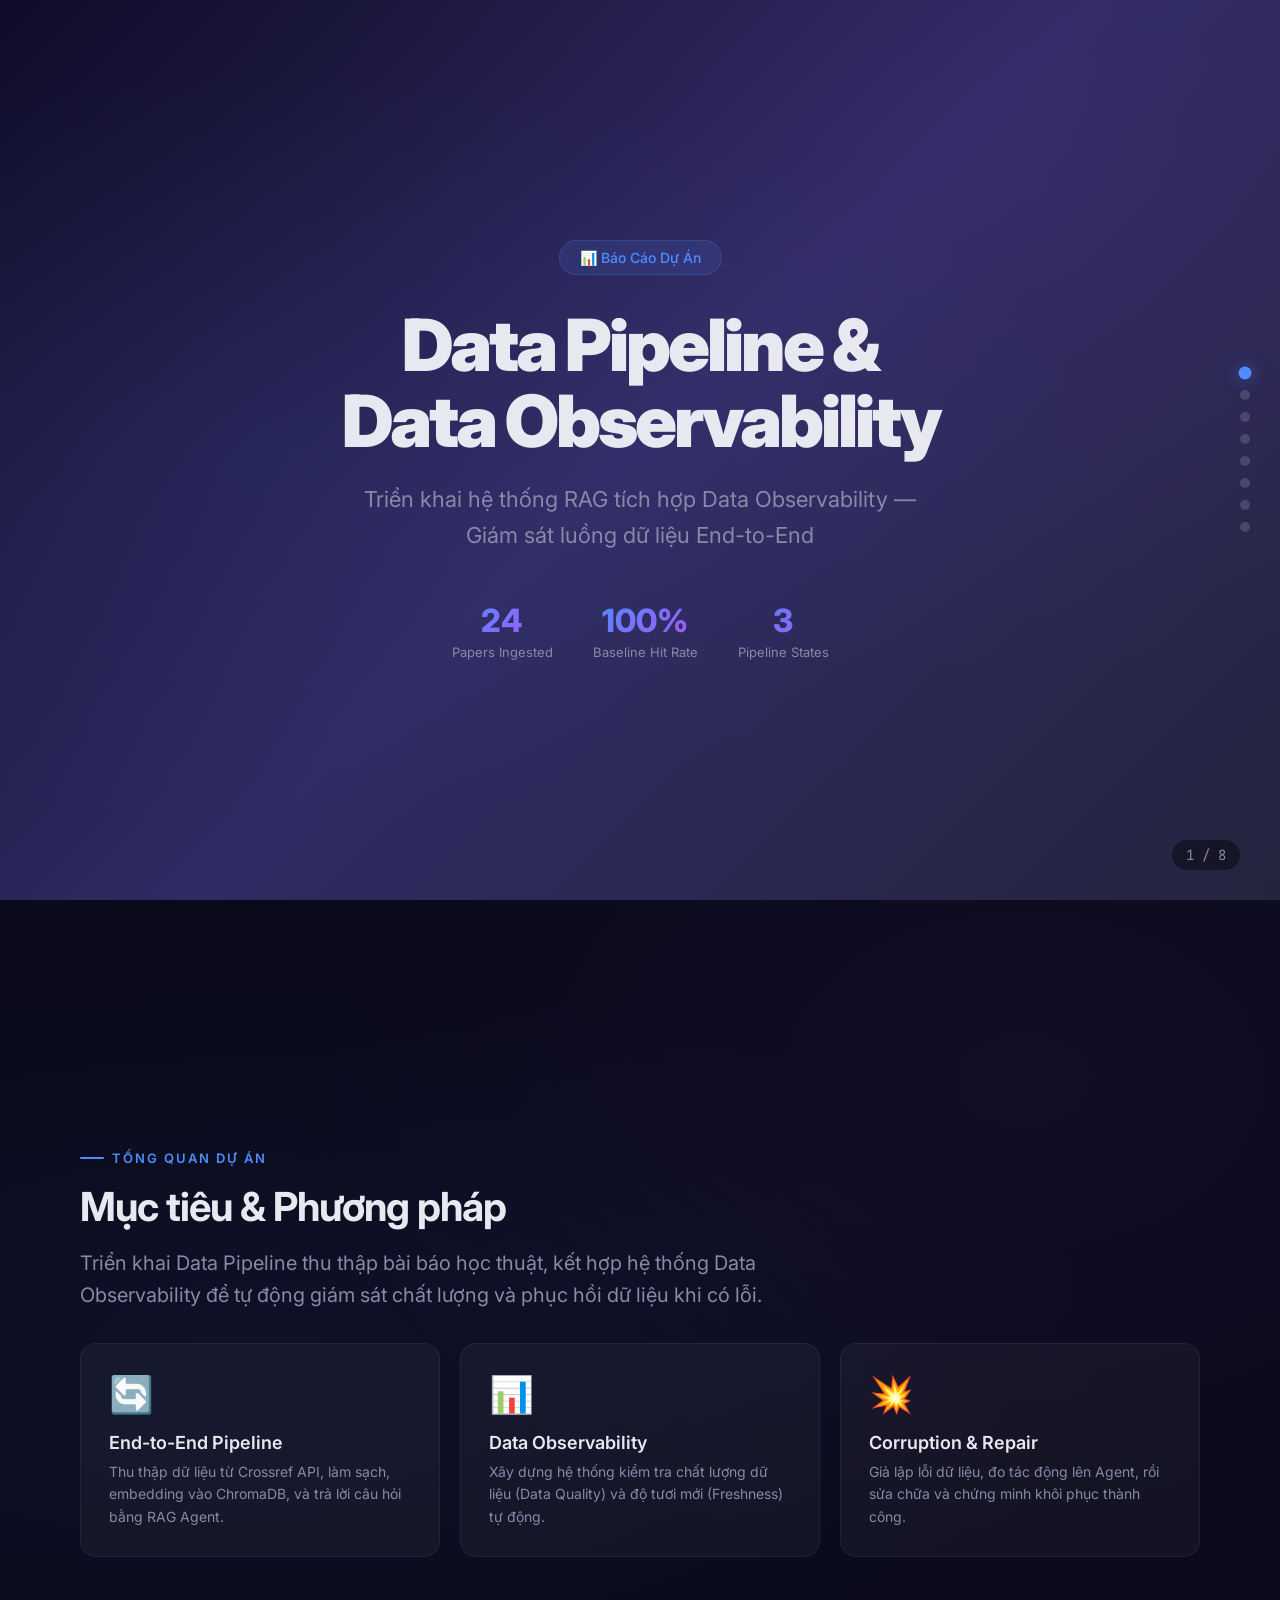
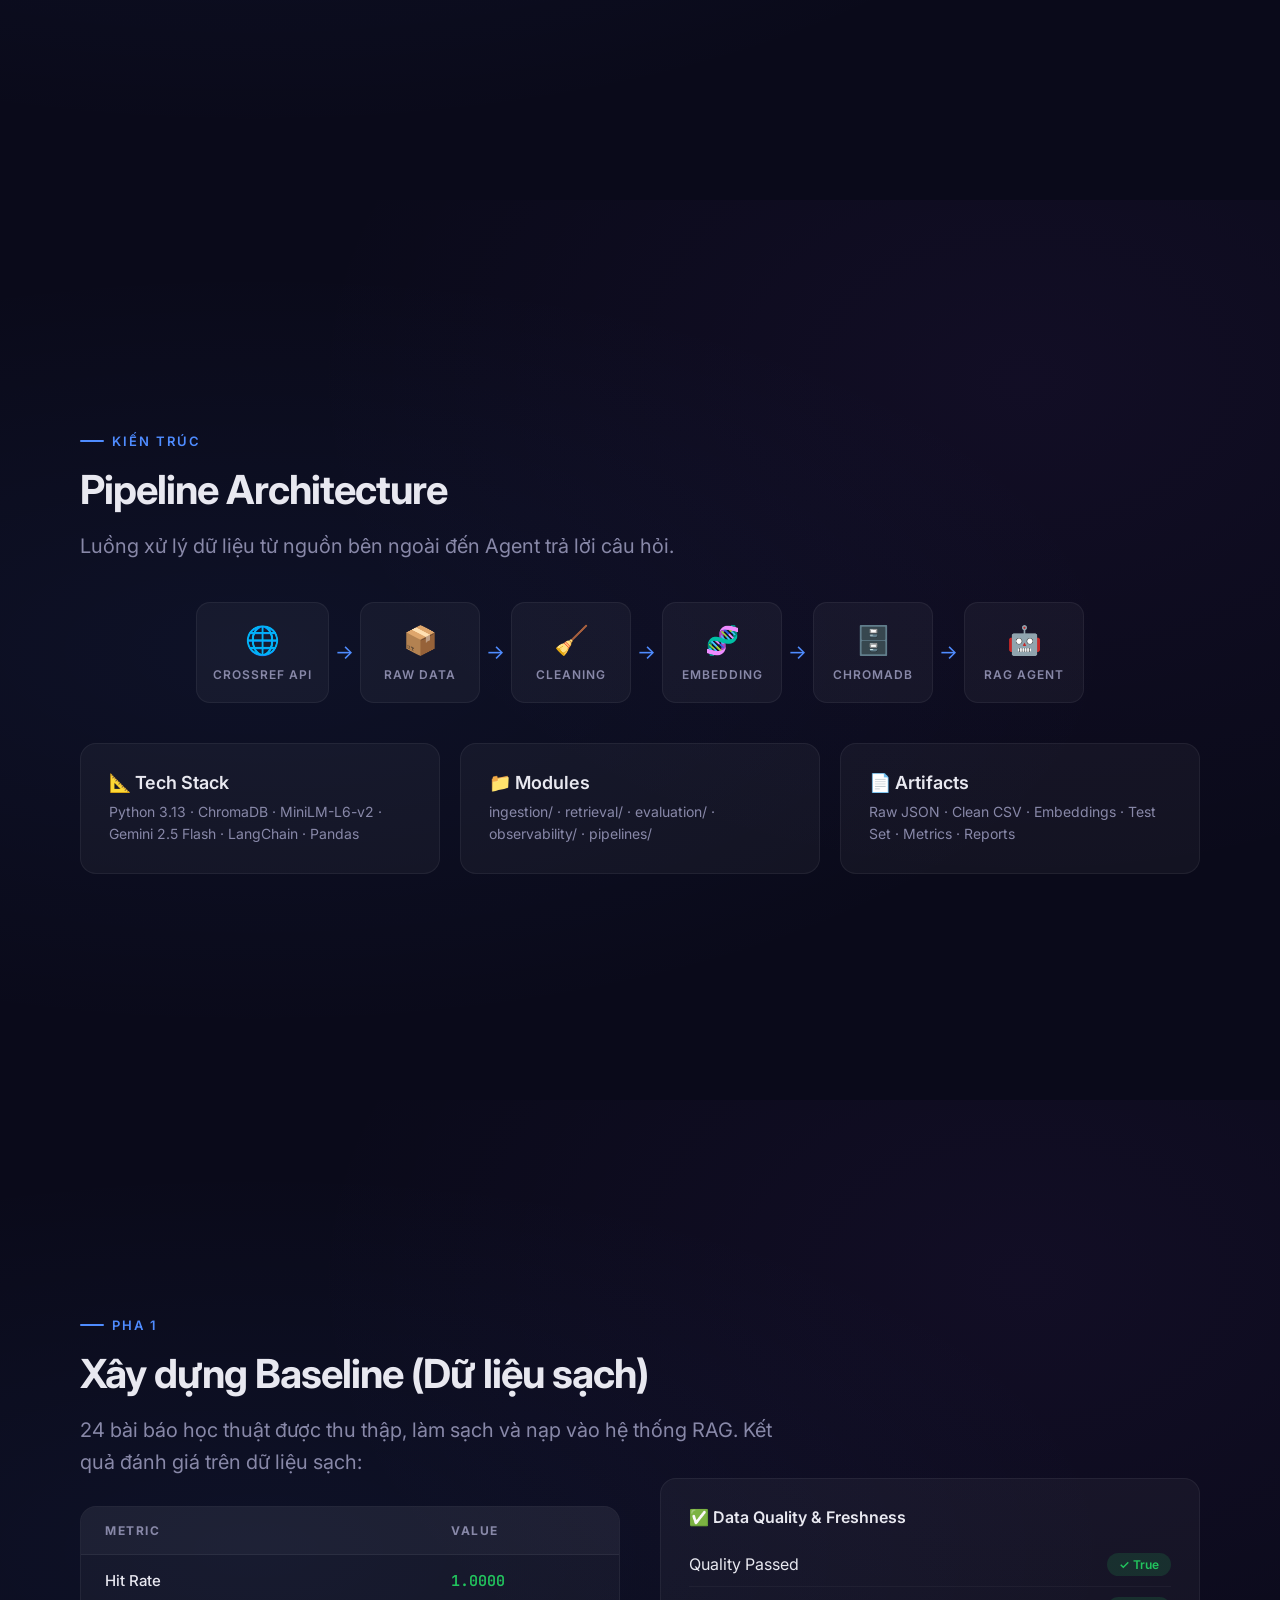
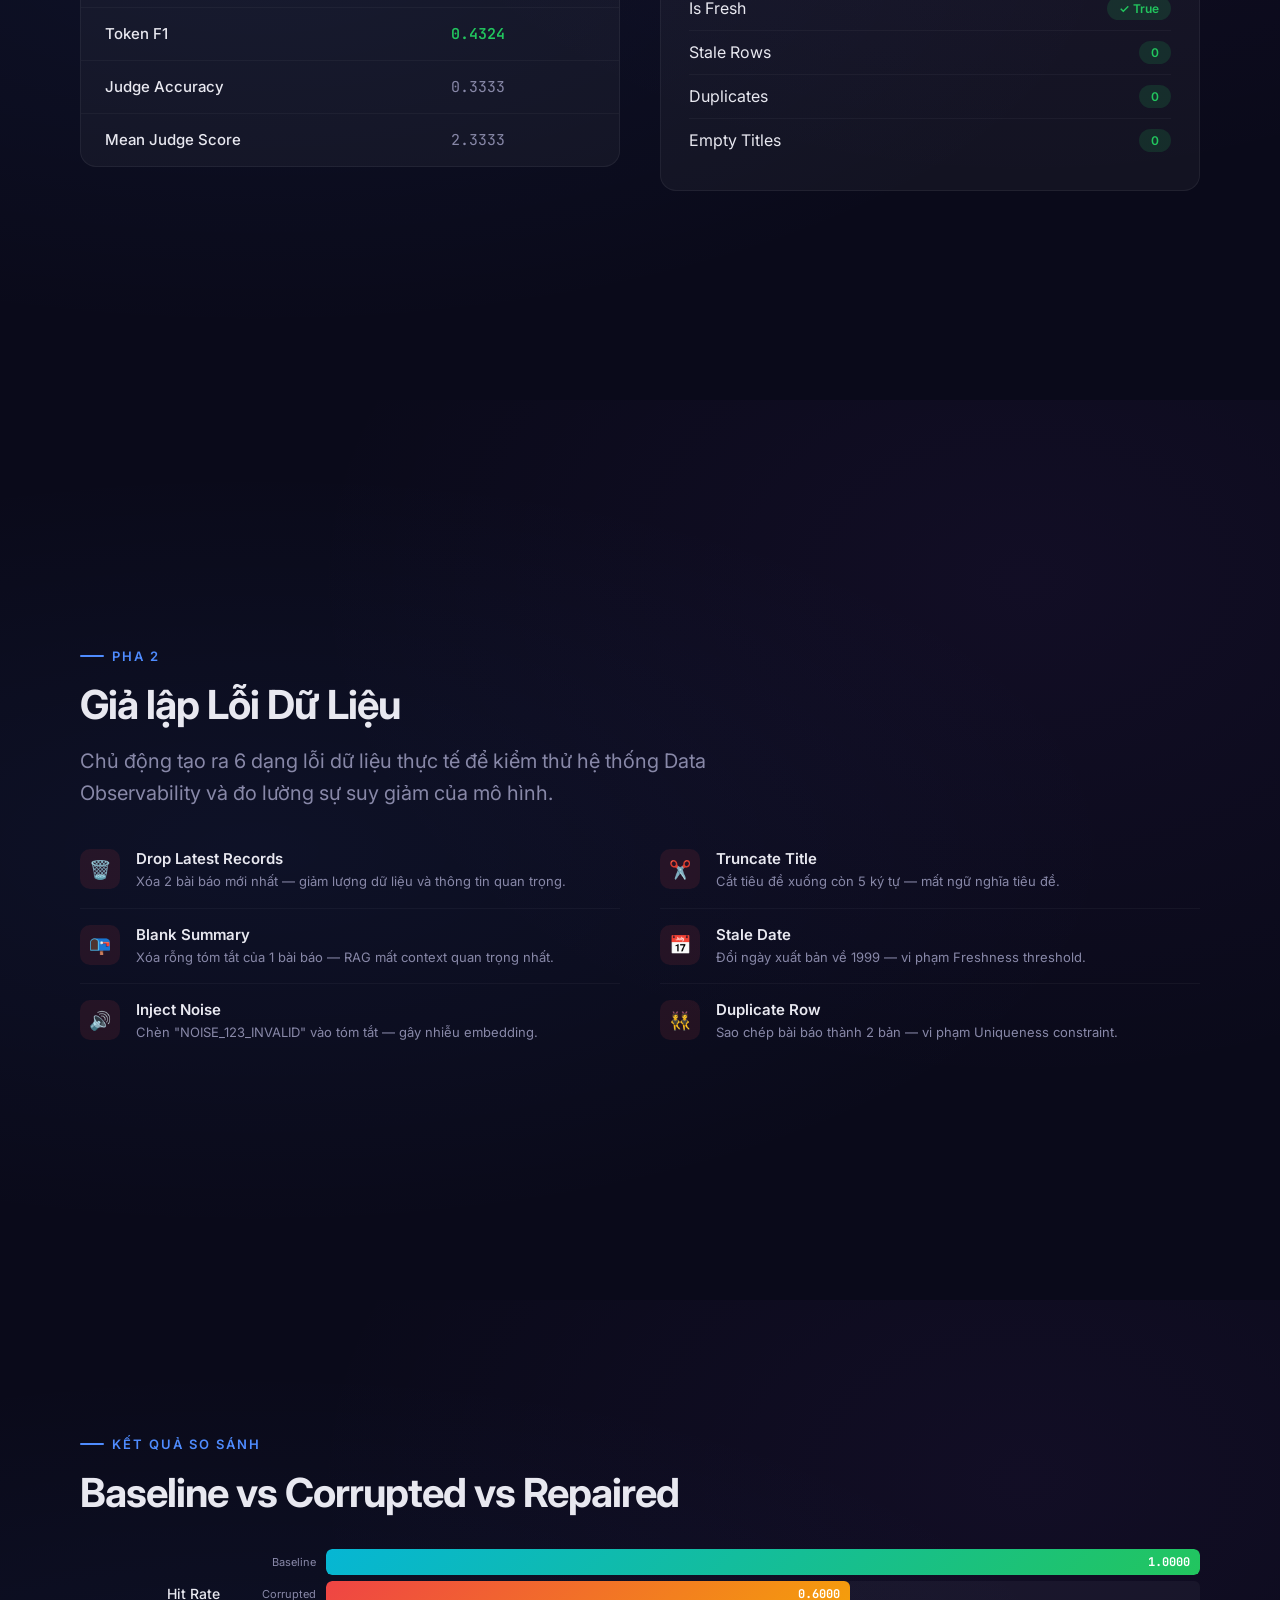
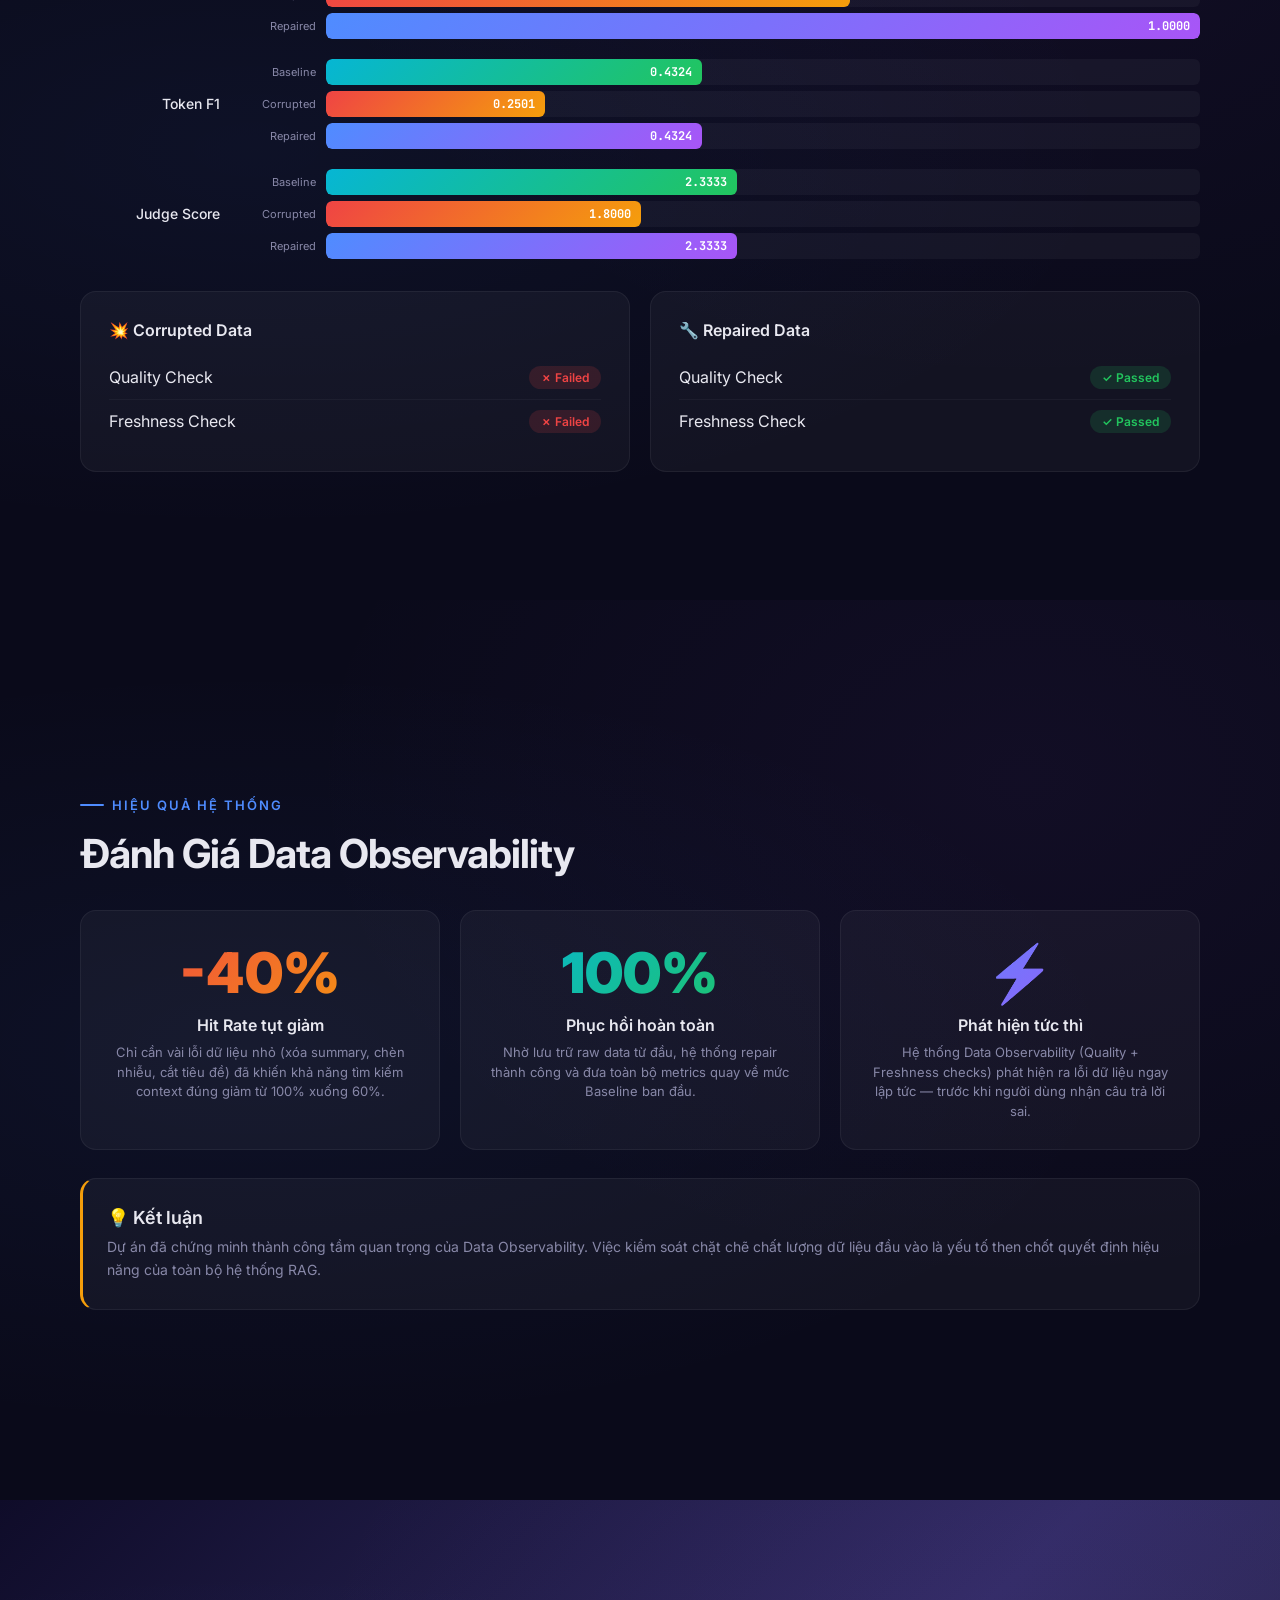
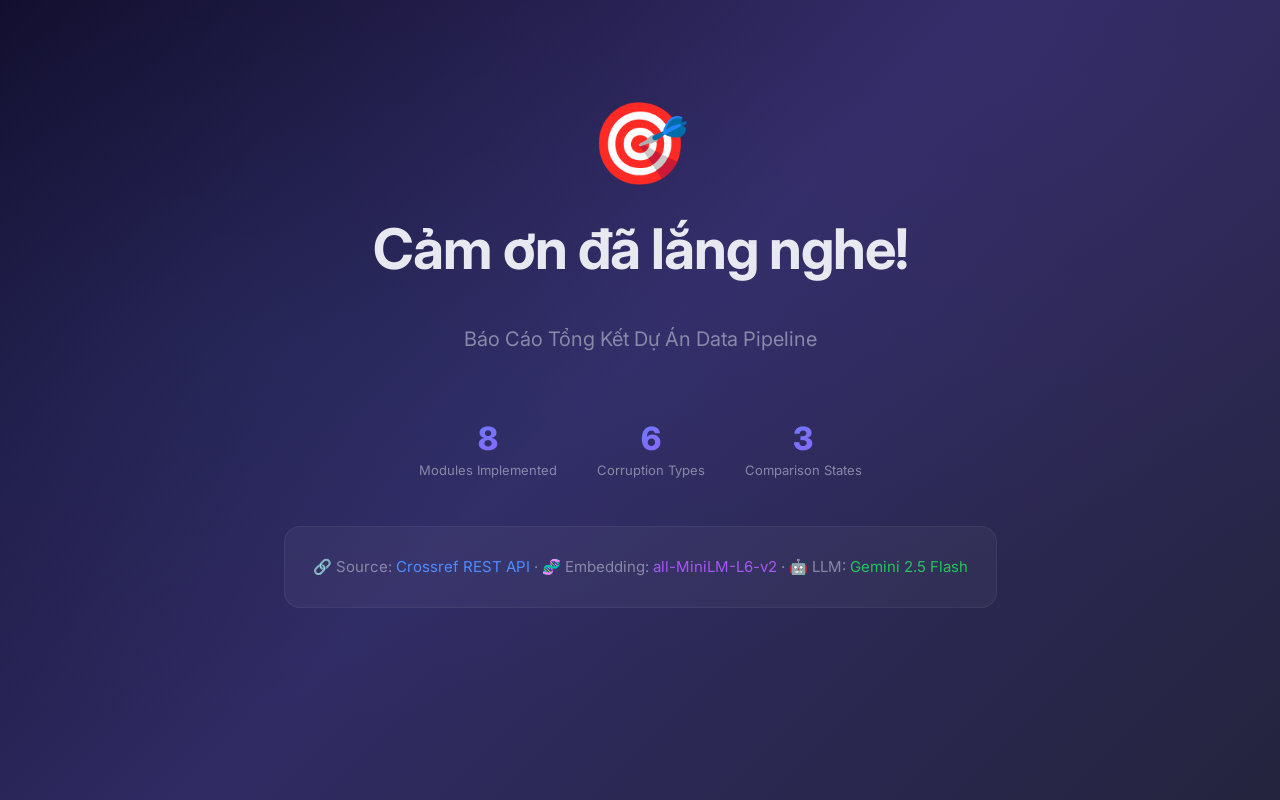
==== presentation.html @ 9ed33777 "2nd commit" ====
<!DOCTYPE html>
<html lang="vi">
<head>
    <meta charset="UTF-8">
    <meta name="viewport" content="width=device-width, initial-scale=1.0">
    <title>Day 10 - Data Pipeline & Data Observability</title>
    <link href="https://fonts.googleapis.com/css2?family=Inter:wght@300;400;500;600;700;800;900&family=JetBrains+Mono:wght@400;500;600&display=swap" rel="stylesheet">
    <style>
        :root {
            --bg-primary: #0a0a1a;
            --bg-card: rgba(255, 255, 255, 0.04);
            --bg-card-hover: rgba(255, 255, 255, 0.08);
            --text-primary: #e8e8f0;
            --text-secondary: #8888a8;
            --accent-blue: #4f8cff;
            --accent-purple: #a855f7;
            --accent-green: #22c55e;
            --accent-red: #ef4444;
            --accent-amber: #f59e0b;
            --accent-cyan: #06b6d4;
            --gradient-1: linear-gradient(135deg, #4f8cff 0%, #a855f7 100%);
            --gradient-2: linear-gradient(135deg, #06b6d4 0%, #22c55e 100%);
            --gradient-3: linear-gradient(135deg, #ef4444 0%, #f59e0b 100%);
            --gradient-hero: linear-gradient(135deg, #0f0c29, #302b63, #24243e);
        }

        * { margin: 0; padding: 0; box-sizing: border-box; }

        html { scroll-behavior: smooth; scroll-snap-type: y mandatory; overflow-y: scroll; }

        body {
            font-family: 'Inter', -apple-system, sans-serif;
            background: var(--bg-primary);
            color: var(--text-primary);
            -webkit-font-smoothing: antialiased;
        }

        /* ===== SLIDE SYSTEM ===== */
        .slide {
            min-height: 100vh;
            width: 100%;
            display: flex;
            flex-direction: column;
            justify-content: center;
            align-items: center;
            padding: 60px 80px;
            position: relative;
            scroll-snap-align: start;
            overflow: hidden;
        }

        .slide::before {
            content: '';
            position: absolute;
            top: 0; left: 0; right: 0; bottom: 0;
            background: radial-gradient(ellipse at 20% 50%, rgba(79, 140, 255, 0.06) 0%, transparent 60%),
                        radial-gradient(ellipse at 80% 20%, rgba(168, 85, 247, 0.05) 0%, transparent 50%);
            pointer-events: none;
        }

        .slide-content {
            max-width: 1200px;
            width: 100%;
            position: relative;
            z-index: 2;
        }

        /* ===== NAV ===== */
        .nav-dots {
            position: fixed;
            right: 30px;
            top: 50%;
            transform: translateY(-50%);
            z-index: 100;
            display: flex;
            flex-direction: column;
            gap: 12px;
        }

        .nav-dot {
            width: 10px; height: 10px;
            border-radius: 50%;
            background: rgba(255,255,255,0.15);
            cursor: pointer;
            transition: all 0.3s ease;
            border: none;
        }

        .nav-dot.active, .nav-dot:hover {
            background: var(--accent-blue);
            box-shadow: 0 0 12px rgba(79, 140, 255, 0.5);
            transform: scale(1.3);
        }

        /* ===== SLIDE COUNTER ===== */
        .slide-counter {
            position: fixed;
            bottom: 30px;
            right: 40px;
            z-index: 100;
            font-size: 14px;
            color: var(--text-secondary);
            font-family: 'JetBrains Mono', monospace;
            background: rgba(0,0,0,0.4);
            padding: 6px 14px;
            border-radius: 20px;
            backdrop-filter: blur(10px);
        }

        /* ===== TYPOGRAPHY ===== */
        .slide-title {
            font-size: 52px;
            font-weight: 800;
            line-height: 1.1;
            margin-bottom: 24px;
            letter-spacing: -1.5px;
        }

        .slide-title .gradient-text {
            background: var(--gradient-1);
            -webkit-background-clip: text;
            -webkit-text-fill-color: transparent;
            background-clip: text;
        }

        .slide-subtitle {
            font-size: 20px;
            color: var(--text-secondary);
            font-weight: 400;
            line-height: 1.6;
            max-width: 700px;
        }

        .section-label {
            display: inline-flex;
            align-items: center;
            gap: 8px;
            font-size: 13px;
            font-weight: 600;
            text-transform: uppercase;
            letter-spacing: 2px;
            color: var(--accent-blue);
            margin-bottom: 16px;
        }

        .section-label::before {
            content: '';
            width: 24px; height: 2px;
            background: var(--accent-blue);
            border-radius: 2px;
        }

        h2 {
            font-size: 40px;
            font-weight: 700;
            margin-bottom: 16px;
            letter-spacing: -1px;
        }

        h3 {
            font-size: 24px;
            font-weight: 600;
            margin-bottom: 12px;
        }

        /* ===== CARDS ===== */
        .card-grid {
            display: grid;
            grid-template-columns: repeat(auto-fit, minmax(280px, 1fr));
            gap: 20px;
            margin-top: 32px;
        }

        .card {
            background: var(--bg-card);
            border: 1px solid rgba(255,255,255,0.06);
            border-radius: 16px;
            padding: 28px;
            transition: all 0.35s ease;
            position: relative;
            overflow: hidden;
        }

        .card:hover {
            background: var(--bg-card-hover);
            border-color: rgba(79, 140, 255, 0.2);
            transform: translateY(-4px);
            box-shadow: 0 16px 48px rgba(0,0,0,0.3);
        }

        .card-icon {
            font-size: 36px;
            margin-bottom: 16px;
            display: block;
        }

        .card h3 { font-size: 18px; font-weight: 600; margin-bottom: 8px; }
        .card p { font-size: 14px; color: var(--text-secondary); line-height: 1.6; }

        /* ===== PIPELINE FLOW ===== */
        .pipeline-flow {
            display: flex;
            align-items: center;
            gap: 0;
            margin: 40px 0;
            flex-wrap: wrap;
            justify-content: center;
        }

        .pipeline-step {
            display: flex;
            flex-direction: column;
            align-items: center;
            text-align: center;
            gap: 10px;
            padding: 20px 16px;
            border-radius: 14px;
            background: var(--bg-card);
            border: 1px solid rgba(255,255,255,0.06);
            min-width: 120px;
            transition: all 0.3s ease;
        }

        .pipeline-step:hover {
            background: var(--bg-card-hover);
            transform: translateY(-4px);
        }

        .pipeline-step .step-icon { font-size: 28px; }
        .pipeline-step .step-label {
            font-size: 12px;
            font-weight: 600;
            text-transform: uppercase;
            letter-spacing: 1px;
            color: var(--text-secondary);
        }

        .pipeline-arrow {
            font-size: 20px;
            color: var(--accent-blue);
            padding: 0 6px;
            flex-shrink: 0;
        }

        /* ===== METRICS TABLE ===== */
        .metrics-table {
            width: 100%;
            border-collapse: separate;
            border-spacing: 0;
            margin-top: 28px;
            border-radius: 16px;
            overflow: hidden;
            background: var(--bg-card);
            border: 1px solid rgba(255,255,255,0.06);
        }

        .metrics-table th {
            padding: 16px 24px;
            text-align: left;
            font-size: 12px;
            font-weight: 700;
            text-transform: uppercase;
            letter-spacing: 1.5px;
            color: var(--text-secondary);
            background: rgba(255,255,255,0.03);
            border-bottom: 1px solid rgba(255,255,255,0.06);
        }

        .metrics-table td {
            padding: 16px 24px;
            font-size: 15px;
            border-bottom: 1px solid rgba(255,255,255,0.04);
            font-family: 'JetBrains Mono', monospace;
        }

        .metrics-table tr:last-child td { border-bottom: none; }

        .metrics-table .metric-name {
            font-family: 'Inter', sans-serif;
            font-weight: 500;
            color: var(--text-primary);
        }

        .val-good { color: var(--accent-green); font-weight: 600; }
        .val-bad { color: var(--accent-red); font-weight: 600; }
        .val-neutral { color: var(--text-secondary); }

        /* ===== BAR CHART ===== */
        .chart-container {
            margin-top: 32px;
        }

        .chart-row {
            display: flex;
            align-items: center;
            gap: 16px;
            margin-bottom: 20px;
        }

        .chart-label {
            width: 140px;
            font-size: 14px;
            font-weight: 500;
            text-align: right;
            flex-shrink: 0;
        }

        .chart-bars {
            flex: 1;
            display: flex;
            flex-direction: column;
            gap: 6px;
        }

        .bar-group {
            display: flex;
            align-items: center;
            gap: 10px;
        }

        .bar-tag {
            width: 80px;
            font-size: 11px;
            color: var(--text-secondary);
            text-align: right;
            flex-shrink: 0;
        }

        .bar-track {
            flex: 1;
            height: 26px;
            background: rgba(255,255,255,0.04);
            border-radius: 6px;
            overflow: hidden;
            position: relative;
        }

        .bar-fill {
            height: 100%;
            border-radius: 6px;
            transition: width 1.5s cubic-bezier(0.22, 1, 0.36, 1);
            display: flex;
            align-items: center;
            justify-content: flex-end;
            padding-right: 10px;
            font-size: 12px;
            font-weight: 700;
            font-family: 'JetBrains Mono', monospace;
            color: white;
            min-width: 50px;
        }

        .bar-baseline { background: var(--gradient-2); }
        .bar-corrupted { background: var(--gradient-3); }
        .bar-repaired { background: var(--gradient-1); }

        /* ===== STATUS BADGES ===== */
        .status-grid {
            display: grid;
            grid-template-columns: 1fr 1fr;
            gap: 20px;
            margin-top: 32px;
        }

        .status-card {
            background: var(--bg-card);
            border: 1px solid rgba(255,255,255,0.06);
            border-radius: 16px;
            padding: 28px;
        }

        .status-card h4 {
            font-size: 16px;
            font-weight: 600;
            margin-bottom: 16px;
        }

        .status-item {
            display: flex;
            align-items: center;
            justify-content: space-between;
            padding: 10px 0;
            border-bottom: 1px solid rgba(255,255,255,0.04);
        }

        .status-item:last-child { border-bottom: none; }

        .badge {
            display: inline-flex;
            align-items: center;
            gap: 6px;
            padding: 4px 12px;
            border-radius: 20px;
            font-size: 12px;
            font-weight: 600;
        }

        .badge-pass { background: rgba(34,197,94,0.15); color: var(--accent-green); }
        .badge-fail { background: rgba(239,68,68,0.15); color: var(--accent-red); }

        /* ===== CORRUPTION LIST ===== */
        .corruption-list {
            list-style: none;
            margin-top: 24px;
        }

        .corruption-list li {
            display: flex;
            align-items: flex-start;
            gap: 16px;
            padding: 16px 0;
            border-bottom: 1px solid rgba(255,255,255,0.04);
        }

        .corruption-list li:last-child { border-bottom: none; }

        .corruption-icon {
            width: 40px; height: 40px;
            border-radius: 10px;
            display: flex;
            align-items: center;
            justify-content: center;
            font-size: 18px;
            flex-shrink: 0;
            background: rgba(239, 68, 68, 0.1);
        }

        .corruption-text h4 { font-size: 15px; font-weight: 600; margin-bottom: 4px; }
        .corruption-text p { font-size: 13px; color: var(--text-secondary); line-height: 1.5; }

        /* ===== HERO SPECIAL ===== */
        .hero-slide {
            background: var(--gradient-hero);
            text-align: center;
        }

        .hero-slide .slide-content {
            display: flex;
            flex-direction: column;
            align-items: center;
        }

        .hero-badge {
            display: inline-flex;
            align-items: center;
            gap: 8px;
            padding: 8px 20px;
            border-radius: 30px;
            background: rgba(79, 140, 255, 0.12);
            border: 1px solid rgba(79, 140, 255, 0.2);
            font-size: 14px;
            font-weight: 500;
            color: var(--accent-blue);
            margin-bottom: 32px;
        }

        .hero-title {
            font-size: 72px;
            font-weight: 900;
            line-height: 1.05;
            letter-spacing: -3px;
            margin-bottom: 24px;
        }

        .hero-sub {
            font-size: 22px;
            color: var(--text-secondary);
            max-width: 600px;
            line-height: 1.6;
            margin-bottom: 48px;
        }

        .hero-info {
            display: flex;
            gap: 40px;
            flex-wrap: wrap;
            justify-content: center;
        }

        .hero-info-item {
            text-align: center;
        }

        .hero-info-item .info-value {
            font-size: 32px;
            font-weight: 800;
            background: var(--gradient-1);
            -webkit-background-clip: text;
            -webkit-text-fill-color: transparent;
            background-clip: text;
        }

        .hero-info-item .info-label {
            font-size: 13px;
            color: var(--text-secondary);
            margin-top: 4px;
        }

        /* ===== CONCLUSION ===== */
        .insight-cards {
            display: grid;
            grid-template-columns: repeat(3, 1fr);
            gap: 20px;
            margin-top: 32px;
        }

        .insight-card {
            background: var(--bg-card);
            border: 1px solid rgba(255,255,255,0.06);
            border-radius: 16px;
            padding: 28px;
            text-align: center;
            transition: all 0.3s ease;
        }

        .insight-card:hover {
            transform: translateY(-4px);
            box-shadow: 0 16px 40px rgba(0,0,0,0.3);
        }

        .insight-number {
            font-size: 56px;
            font-weight: 900;
            margin-bottom: 8px;
        }

        .insight-card h4 { font-size: 16px; font-weight: 600; margin-bottom: 8px; }
        .insight-card p { font-size: 13px; color: var(--text-secondary); line-height: 1.5; }

        /* ===== TWO COLUMNS ===== */
        .two-col {
            display: grid;
            grid-template-columns: 1fr 1fr;
            gap: 40px;
            align-items: start;
        }

        /* ===== THANK YOU ===== */
        .thankyou-slide {
            text-align: center;
            background: var(--gradient-hero);
        }

        .thankyou-slide .slide-content {
            display: flex;
            flex-direction: column;
            align-items: center;
        }

        .thankyou-emoji { font-size: 80px; margin-bottom: 24px; }

        /* ===== ANIMATIONS ===== */
        .fade-up {
            opacity: 0;
            transform: translateY(30px);
            transition: opacity 0.7s ease, transform 0.7s ease;
        }

        .fade-up.visible {
            opacity: 1;
            transform: translateY(0);
        }

        .delay-1 { transition-delay: 0.1s; }
        .delay-2 { transition-delay: 0.2s; }
        .delay-3 { transition-delay: 0.3s; }
        .delay-4 { transition-delay: 0.4s; }
        .delay-5 { transition-delay: 0.5s; }
        .delay-6 { transition-delay: 0.6s; }

        /* ===== RESPONSIVE ===== */
        @media (max-width: 900px) {
            .slide { padding: 40px 24px; }
            .hero-title { font-size: 44px; letter-spacing: -2px; }
            .slide-title { font-size: 36px; }
            h2 { font-size: 30px; }
            .two-col { grid-template-columns: 1fr; }
            .insight-cards { grid-template-columns: 1fr; }
            .status-grid { grid-template-columns: 1fr; }
            .nav-dots { display: none; }
            .pipeline-flow { flex-direction: column; }
            .pipeline-arrow { transform: rotate(90deg); }
        }
    </style>
</head>
<body>

<!-- NAV DOTS -->
<div class="nav-dots" id="navDots"></div>
<div class="slide-counter" id="slideCounter">1 / 8</div>

<!-- ====== SLIDE 1: HERO ====== -->
<section class="slide hero-slide" id="slide-1">
    <div class="slide-content">
        <div class="hero-badge fade-up">📊 Báo Cáo Dự Án</div>
        <h1 class="hero-title fade-up delay-1">
            Data Pipeline &<br>
            <span class="gradient-text">Data Observability</span>
        </h1>
        <p class="hero-sub fade-up delay-2">
            Triển khai hệ thống RAG tích hợp Data Observability — Giám sát luồng dữ liệu End-to-End
        </p>
        <div class="hero-info fade-up delay-3">
            <div class="hero-info-item">
                <div class="info-value">24</div>
                <div class="info-label">Papers Ingested</div>
            </div>
            <div class="hero-info-item">
                <div class="info-value">100%</div>
                <div class="info-label">Baseline Hit Rate</div>
            </div>
            <div class="hero-info-item">
                <div class="info-value">3</div>
                <div class="info-label">Pipeline States</div>
            </div>
        </div>
    </div>
</section>

<!-- ====== SLIDE 2: OBJECTIVES ====== -->
<section class="slide" id="slide-2">
    <div class="slide-content">
        <div class="section-label fade-up">Tổng quan dự án</div>
        <h2 class="fade-up delay-1">Mục tiêu & Phương pháp</h2>
        <p class="slide-subtitle fade-up delay-2">Triển khai Data Pipeline thu thập bài báo học thuật, kết hợp hệ thống Data Observability để tự động giám sát chất lượng và phục hồi dữ liệu khi có lỗi.</p>
        <div class="card-grid">
            <div class="card fade-up delay-2">
                <span class="card-icon">🔄</span>
                <h3>End-to-End Pipeline</h3>
                <p>Thu thập dữ liệu từ Crossref API, làm sạch, embedding vào ChromaDB, và trả lời câu hỏi bằng RAG Agent.</p>
            </div>
            <div class="card fade-up delay-3">
                <span class="card-icon">📊</span>
                <h3>Data Observability</h3>
                <p>Xây dựng hệ thống kiểm tra chất lượng dữ liệu (Data Quality) và độ tươi mới (Freshness) tự động.</p>
            </div>
            <div class="card fade-up delay-4">
                <span class="card-icon">💥</span>
                <h3>Corruption & Repair</h3>
                <p>Giả lập lỗi dữ liệu, đo tác động lên Agent, rồi sửa chữa và chứng minh khôi phục thành công.</p>
            </div>
        </div>
    </div>
</section>

<!-- ====== SLIDE 3: ARCHITECTURE ====== -->
<section class="slide" id="slide-3">
    <div class="slide-content">
        <div class="section-label fade-up">Kiến trúc</div>
        <h2 class="fade-up delay-1">Pipeline Architecture</h2>
        <p class="slide-subtitle fade-up delay-2">Luồng xử lý dữ liệu từ nguồn bên ngoài đến Agent trả lời câu hỏi.</p>
        <div class="pipeline-flow fade-up delay-3">
            <div class="pipeline-step">
                <span class="step-icon">🌐</span>
                <span class="step-label">Crossref API</span>
            </div>
            <span class="pipeline-arrow">→</span>
            <div class="pipeline-step">
                <span class="step-icon">📦</span>
                <span class="step-label">Raw Data</span>
            </div>
            <span class="pipeline-arrow">→</span>
            <div class="pipeline-step">
                <span class="step-icon">🧹</span>
                <span class="step-label">Cleaning</span>
            </div>
            <span class="pipeline-arrow">→</span>
            <div class="pipeline-step">
                <span class="step-icon">🧬</span>
                <span class="step-label">Embedding</span>
            </div>
            <span class="pipeline-arrow">→</span>
            <div class="pipeline-step">
                <span class="step-icon">🗄️</span>
                <span class="step-label">ChromaDB</span>
            </div>
            <span class="pipeline-arrow">→</span>
            <div class="pipeline-step">
                <span class="step-icon">🤖</span>
                <span class="step-label">RAG Agent</span>
            </div>
        </div>
        <div class="card-grid fade-up delay-4">
            <div class="card">
                <h3>📐 Tech Stack</h3>
                <p>Python 3.13 · ChromaDB · MiniLM-L6-v2 · Gemini 2.5 Flash · LangChain · Pandas</p>
            </div>
            <div class="card">
                <h3>📁 Modules</h3>
                <p>ingestion/ · retrieval/ · evaluation/ · observability/ · pipelines/</p>
            </div>
            <div class="card">
                <h3>📄 Artifacts</h3>
                <p>Raw JSON · Clean CSV · Embeddings · Test Set · Metrics · Reports</p>
            </div>
        </div>
    </div>
</section>

<!-- ====== SLIDE 4: BASELINE RESULTS ====== -->
<section class="slide" id="slide-4">
    <div class="slide-content">
        <div class="section-label fade-up">Pha 1</div>
        <h2 class="fade-up delay-1">Xây dựng Baseline (Dữ liệu sạch)</h2>
        <p class="slide-subtitle fade-up delay-2">24 bài báo học thuật được thu thập, làm sạch và nạp vào hệ thống RAG. Kết quả đánh giá trên dữ liệu sạch:</p>
        <div class="two-col fade-up delay-3">
            <div>
                <table class="metrics-table">
                    <thead>
                        <tr><th>Metric</th><th>Value</th></tr>
                    </thead>
                    <tbody>
                        <tr><td class="metric-name">Hit Rate</td><td class="val-good">1.0000</td></tr>
                        <tr><td class="metric-name">Token F1</td><td class="val-good">0.4324</td></tr>
                        <tr><td class="metric-name">Judge Accuracy</td><td class="val-neutral">0.3333</td></tr>
                        <tr><td class="metric-name">Mean Judge Score</td><td class="val-neutral">2.3333</td></tr>
                    </tbody>
                </table>
            </div>
            <div>
                <div class="status-card">
                    <h4>✅ Data Quality & Freshness</h4>
                    <div class="status-item">
                        <span>Quality Passed</span>
                        <span class="badge badge-pass">✓ True</span>
                    </div>
                    <div class="status-item">
                        <span>Is Fresh</span>
                        <span class="badge badge-pass">✓ True</span>
                    </div>
                    <div class="status-item">
                        <span>Stale Rows</span>
                        <span class="badge badge-pass">0</span>
                    </div>
                    <div class="status-item">
                        <span>Duplicates</span>
                        <span class="badge badge-pass">0</span>
                    </div>
                    <div class="status-item">
                        <span>Empty Titles</span>
                        <span class="badge badge-pass">0</span>
                    </div>
                </div>
            </div>
        </div>
    </div>
</section>

<!-- ====== SLIDE 5: CORRUPTION ====== -->
<section class="slide" id="slide-5">
    <div class="slide-content">
        <div class="section-label fade-up">Pha 2</div>
        <h2 class="fade-up delay-1">Giả lập <span class="gradient-text">Lỗi Dữ Liệu</span></h2>
        <p class="slide-subtitle fade-up delay-2">Chủ động tạo ra 6 dạng lỗi dữ liệu thực tế để kiểm thử hệ thống Data Observability và đo lường sự suy giảm của mô hình.</p>
        <div class="two-col fade-up delay-3">
            <ul class="corruption-list">
                <li>
                    <div class="corruption-icon">🗑️</div>
                    <div class="corruption-text">
                        <h4>Drop Latest Records</h4>
                        <p>Xóa 2 bài báo mới nhất — giảm lượng dữ liệu và thông tin quan trọng.</p>
                    </div>
                </li>
                <li>
                    <div class="corruption-icon">📭</div>
                    <div class="corruption-text">
                        <h4>Blank Summary</h4>
                        <p>Xóa rỗng tóm tắt của 1 bài báo — RAG mất context quan trọng nhất.</p>
                    </div>
                </li>
                <li>
                    <div class="corruption-icon">🔊</div>
                    <div class="corruption-text">
                        <h4>Inject Noise</h4>
                        <p>Chèn "NOISE_123_INVALID" vào tóm tắt — gây nhiễu embedding.</p>
                    </div>
                </li>
            </ul>
            <ul class="corruption-list">
                <li>
                    <div class="corruption-icon">✂️</div>
                    <div class="corruption-text">
                        <h4>Truncate Title</h4>
                        <p>Cắt tiêu đề xuống còn 5 ký tự — mất ngữ nghĩa tiêu đề.</p>
                    </div>
                </li>
                <li>
                    <div class="corruption-icon">📅</div>
                    <div class="corruption-text">
                        <h4>Stale Date</h4>
                        <p>Đổi ngày xuất bản về 1999 — vi phạm Freshness threshold.</p>
                    </div>
                </li>
                <li>
                    <div class="corruption-icon">👯</div>
                    <div class="corruption-text">
                        <h4>Duplicate Row</h4>
                        <p>Sao chép bài báo thành 2 bản — vi phạm Uniqueness constraint.</p>
                    </div>
                </li>
            </ul>
        </div>
    </div>
</section>

<!-- ====== SLIDE 6: COMPARISON CHART ====== -->
<section class="slide" id="slide-6">
    <div class="slide-content">
        <div class="section-label fade-up">Kết quả so sánh</div>
        <h2 class="fade-up delay-1">Baseline vs Corrupted vs <span class="gradient-text">Repaired</span></h2>
        
        <div class="chart-container fade-up delay-2">
            <div class="chart-row">
                <div class="chart-label">Hit Rate</div>
                <div class="chart-bars">
                    <div class="bar-group">
                        <span class="bar-tag">Baseline</span>
                        <div class="bar-track"><div class="bar-fill bar-baseline" data-width="100">1.0000</div></div>
                    </div>
                    <div class="bar-group">
                        <span class="bar-tag">Corrupted</span>
                        <div class="bar-track"><div class="bar-fill bar-corrupted" data-width="60">0.6000</div></div>
                    </div>
                    <div class="bar-group">
                        <span class="bar-tag">Repaired</span>
                        <div class="bar-track"><div class="bar-fill bar-repaired" data-width="100">1.0000</div></div>
                    </div>
                </div>
            </div>
            <div class="chart-row">
                <div class="chart-label">Token F1</div>
                <div class="chart-bars">
                    <div class="bar-group">
                        <span class="bar-tag">Baseline</span>
                        <div class="bar-track"><div class="bar-fill bar-baseline" data-width="43">0.4324</div></div>
                    </div>
                    <div class="bar-group">
                        <span class="bar-tag">Corrupted</span>
                        <div class="bar-track"><div class="bar-fill bar-corrupted" data-width="25">0.2501</div></div>
                    </div>
                    <div class="bar-group">
                        <span class="bar-tag">Repaired</span>
                        <div class="bar-track"><div class="bar-fill bar-repaired" data-width="43">0.4324</div></div>
                    </div>
                </div>
            </div>
            <div class="chart-row">
                <div class="chart-label">Judge Score</div>
                <div class="chart-bars">
                    <div class="bar-group">
                        <span class="bar-tag">Baseline</span>
                        <div class="bar-track"><div class="bar-fill bar-baseline" data-width="47">2.3333</div></div>
                    </div>
                    <div class="bar-group">
                        <span class="bar-tag">Corrupted</span>
                        <div class="bar-track"><div class="bar-fill bar-corrupted" data-width="36">1.8000</div></div>
                    </div>
                    <div class="bar-group">
                        <span class="bar-tag">Repaired</span>
                        <div class="bar-track"><div class="bar-fill bar-repaired" data-width="47">2.3333</div></div>
                    </div>
                </div>
            </div>
        </div>

        <div class="status-grid fade-up delay-3">
            <div class="status-card">
                <h4>💥 Corrupted Data</h4>
                <div class="status-item">
                    <span>Quality Check</span>
                    <span class="badge badge-fail">✗ Failed</span>
                </div>
                <div class="status-item">
                    <span>Freshness Check</span>
                    <span class="badge badge-fail">✗ Failed</span>
                </div>
            </div>
            <div class="status-card">
                <h4>🔧 Repaired Data</h4>
                <div class="status-item">
                    <span>Quality Check</span>
                    <span class="badge badge-pass">✓ Passed</span>
                </div>
                <div class="status-item">
                    <span>Freshness Check</span>
                    <span class="badge badge-pass">✓ Passed</span>
                </div>
            </div>
        </div>
    </div>
</section>

<!-- ====== SLIDE 7: KEY INSIGHTS ====== -->
<section class="slide" id="slide-7">
    <div class="slide-content">
        <div class="section-label fade-up">Hiệu quả hệ thống</div>
        <h2 class="fade-up delay-1">Đánh Giá Data Observability</h2>
        <div class="insight-cards fade-up delay-2">
            <div class="insight-card">
                <div class="insight-number" style="background: var(--gradient-3); -webkit-background-clip: text; -webkit-text-fill-color: transparent; background-clip: text;">-40%</div>
                <h4>Hit Rate tụt giảm</h4>
                <p>Chỉ cần vài lỗi dữ liệu nhỏ (xóa summary, chèn nhiễu, cắt tiêu đề) đã khiến khả năng tìm kiếm context đúng giảm từ 100% xuống 60%.</p>
            </div>
            <div class="insight-card">
                <div class="insight-number" style="background: var(--gradient-2); -webkit-background-clip: text; -webkit-text-fill-color: transparent; background-clip: text;">100%</div>
                <h4>Phục hồi hoàn toàn</h4>
                <p>Nhờ lưu trữ raw data từ đầu, hệ thống repair thành công và đưa toàn bộ metrics quay về mức Baseline ban đầu.</p>
            </div>
            <div class="insight-card">
                <div class="insight-number" style="background: var(--gradient-1); -webkit-background-clip: text; -webkit-text-fill-color: transparent; background-clip: text;">⚡</div>
                <h4>Phát hiện tức thì</h4>
                <p>Hệ thống Data Observability (Quality + Freshness checks) phát hiện ra lỗi dữ liệu ngay lập tức — trước khi người dùng nhận câu trả lời sai.</p>
            </div>
        </div>
        <div class="card fade-up delay-3" style="margin-top: 28px; border-left: 3px solid var(--accent-amber); padding-left: 24px;">
            <h3>💡 Kết luận</h3>
            <p>Dự án đã chứng minh thành công tầm quan trọng của Data Observability. Việc kiểm soát chặt chẽ chất lượng dữ liệu đầu vào là yếu tố then chốt quyết định hiệu năng của toàn bộ hệ thống RAG.</p>
        </div>
    </div>
</section>

<!-- ====== SLIDE 8: THANK YOU ====== -->
<section class="slide thankyou-slide" id="slide-8">
    <div class="slide-content">
        <div class="thankyou-emoji fade-up">🎯</div>
        <h2 class="fade-up delay-1" style="font-size: 56px;">Cảm ơn đã lắng nghe!</h2>
        <p class="slide-subtitle fade-up delay-2" style="text-align: center; margin: 24px auto;">
            Báo Cáo Tổng Kết Dự Án Data Pipeline
        </p>
        <div class="hero-info fade-up delay-3" style="margin-top: 40px;">
            <div class="hero-info-item">
                <div class="info-value">8</div>
                <div class="info-label">Modules Implemented</div>
            </div>
            <div class="hero-info-item">
                <div class="info-value">6</div>
                <div class="info-label">Corruption Types</div>
            </div>
            <div class="hero-info-item">
                <div class="info-value">3</div>
                <div class="info-label">Comparison States</div>
            </div>
        </div>
        <div class="card fade-up delay-4" style="margin-top: 48px; text-align: center;">
            <p style="font-size: 15px; color: var(--text-secondary);">
                🔗 Source: <span style="color: var(--accent-blue);">Crossref REST API</span> · 
                🧬 Embedding: <span style="color: var(--accent-purple);">all-MiniLM-L6-v2</span> · 
                🤖 LLM: <span style="color: var(--accent-green);">Gemini 2.5 Flash</span>
            </p>
        </div>
    </div>
</section>

<script>
    // ===== NAV DOTS =====
    const totalSlides = 8;
    const navDots = document.getElementById('navDots');
    const counter = document.getElementById('slideCounter');

    for (let i = 1; i <= totalSlides; i++) {
        const dot = document.createElement('button');
        dot.className = 'nav-dot' + (i === 1 ? ' active' : '');
        dot.dataset.slide = i;
        dot.addEventListener('click', () => {
            document.getElementById('slide-' + i).scrollIntoView({ behavior: 'smooth' });
        });
        navDots.appendChild(dot);
    }

    // ===== SCROLL OBSERVER =====
    const slides = document.querySelectorAll('.slide');
    const observer = new IntersectionObserver((entries) => {
        entries.forEach(entry => {
            if (entry.isIntersecting) {
                const idx = parseInt(entry.target.id.split('-')[1]);
                counter.textContent = idx + ' / ' + totalSlides;
                document.querySelectorAll('.nav-dot').forEach((d, i) => {
                    d.classList.toggle('active', i + 1 === idx);
                });
                // Trigger animations
                entry.target.querySelectorAll('.fade-up').forEach(el => el.classList.add('visible'));
            }
        });
    }, { threshold: 0.3 });

    slides.forEach(s => observer.observe(s));

    // ===== ANIMATE BARS =====
    const barObserver = new IntersectionObserver((entries) => {
        entries.forEach(entry => {
            if (entry.isIntersecting) {
                entry.target.querySelectorAll('.bar-fill').forEach(bar => {
                    bar.style.width = bar.dataset.width + '%';
                });
            }
        });
    }, { threshold: 0.3 });

    document.querySelectorAll('.chart-container').forEach(c => barObserver.observe(c));

    // Init bars at 0
    document.querySelectorAll('.bar-fill').forEach(bar => bar.style.width = '0%');

    // ===== KEYBOARD NAV =====
    let currentSlide = 1;
    document.addEventListener('keydown', (e) => {
        if (e.key === 'ArrowDown' || e.key === 'ArrowRight' || e.key === ' ') {
            e.preventDefault();
            currentSlide = Math.min(currentSlide + 1, totalSlides);
            document.getElementById('slide-' + currentSlide).scrollIntoView({ behavior: 'smooth' });
        } else if (e.key === 'ArrowUp' || e.key === 'ArrowLeft') {
            e.preventDefault();
            currentSlide = Math.max(currentSlide - 1, 1);
            document.getElementById('slide-' + currentSlide).scrollIntoView({ behavior: 'smooth' });
        }
    });

    // Update currentSlide on scroll
    const scrollObserver = new IntersectionObserver((entries) => {
        entries.forEach(entry => {
            if (entry.isIntersecting) {
                currentSlide = parseInt(entry.target.id.split('-')[1]);
            }
        });
    }, { threshold: 0.5 });
    slides.forEach(s => scrollObserver.observe(s));
</script>

</body>
</html>
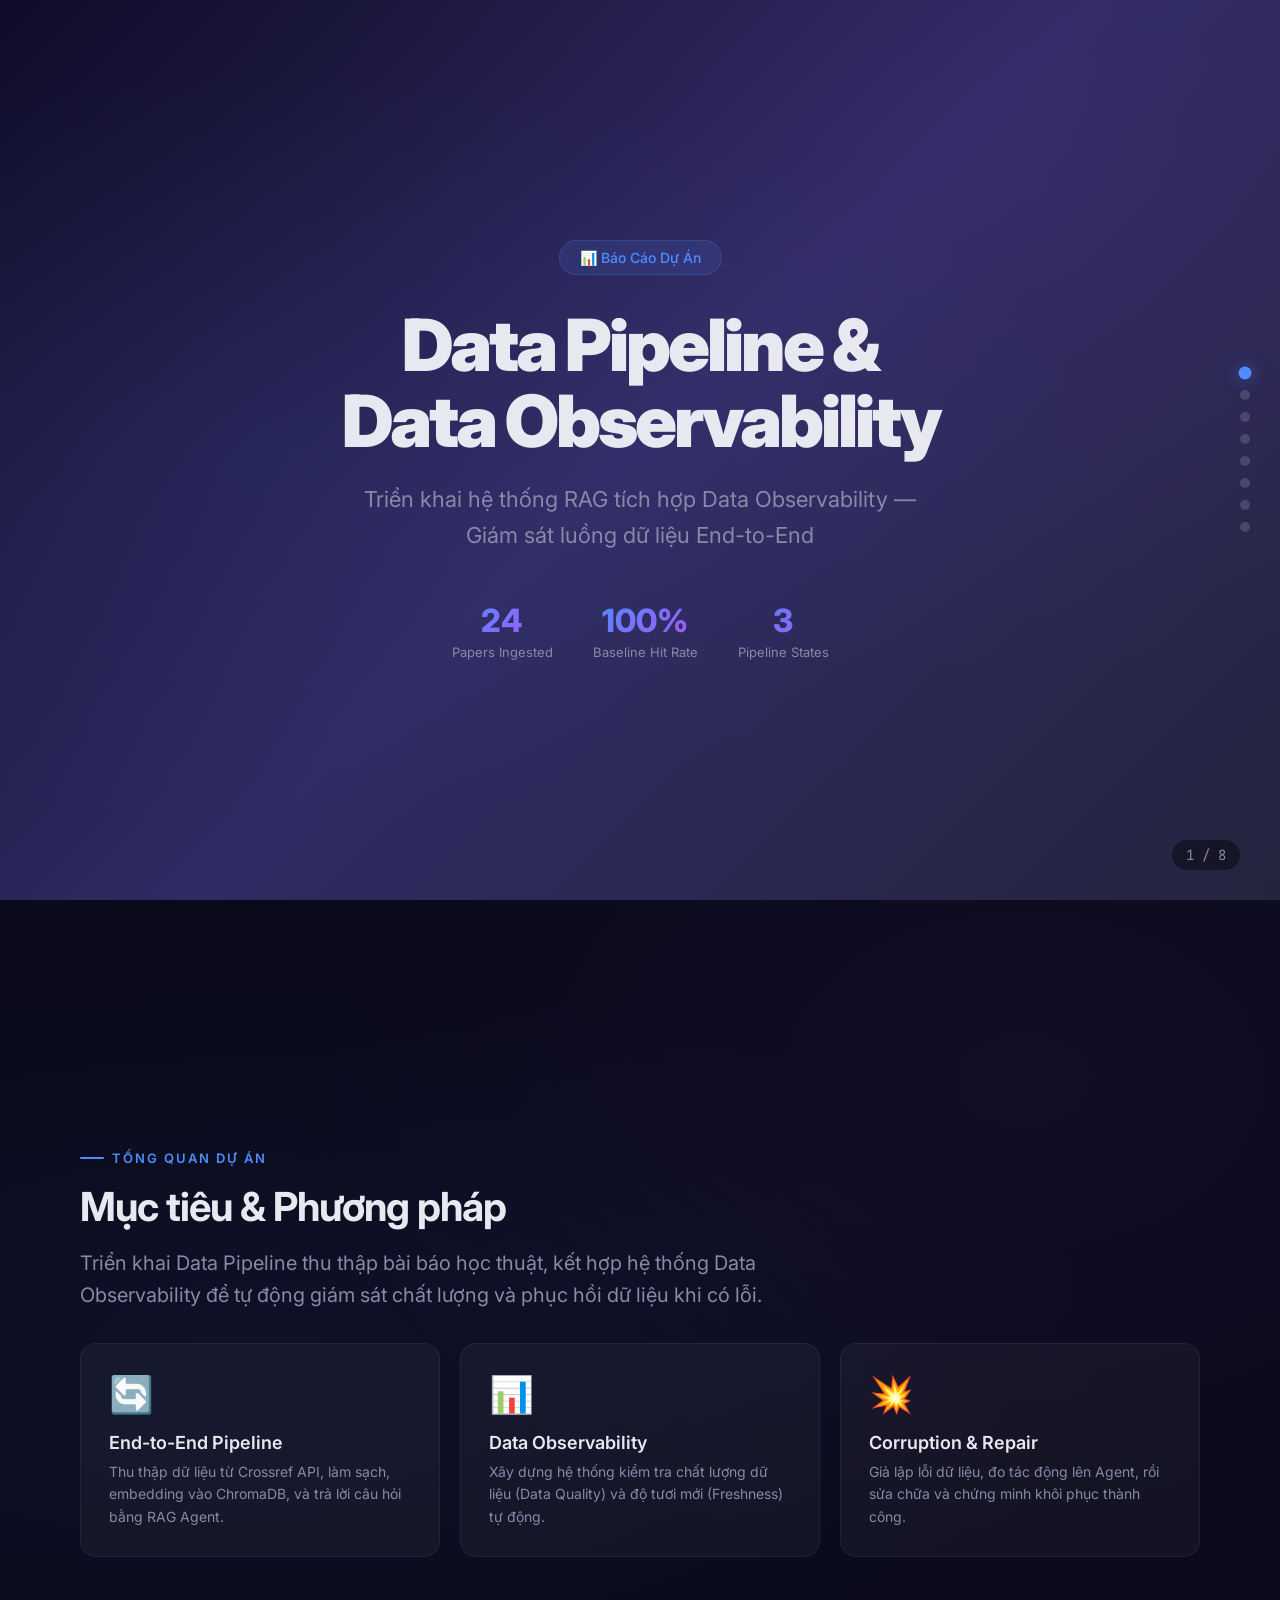
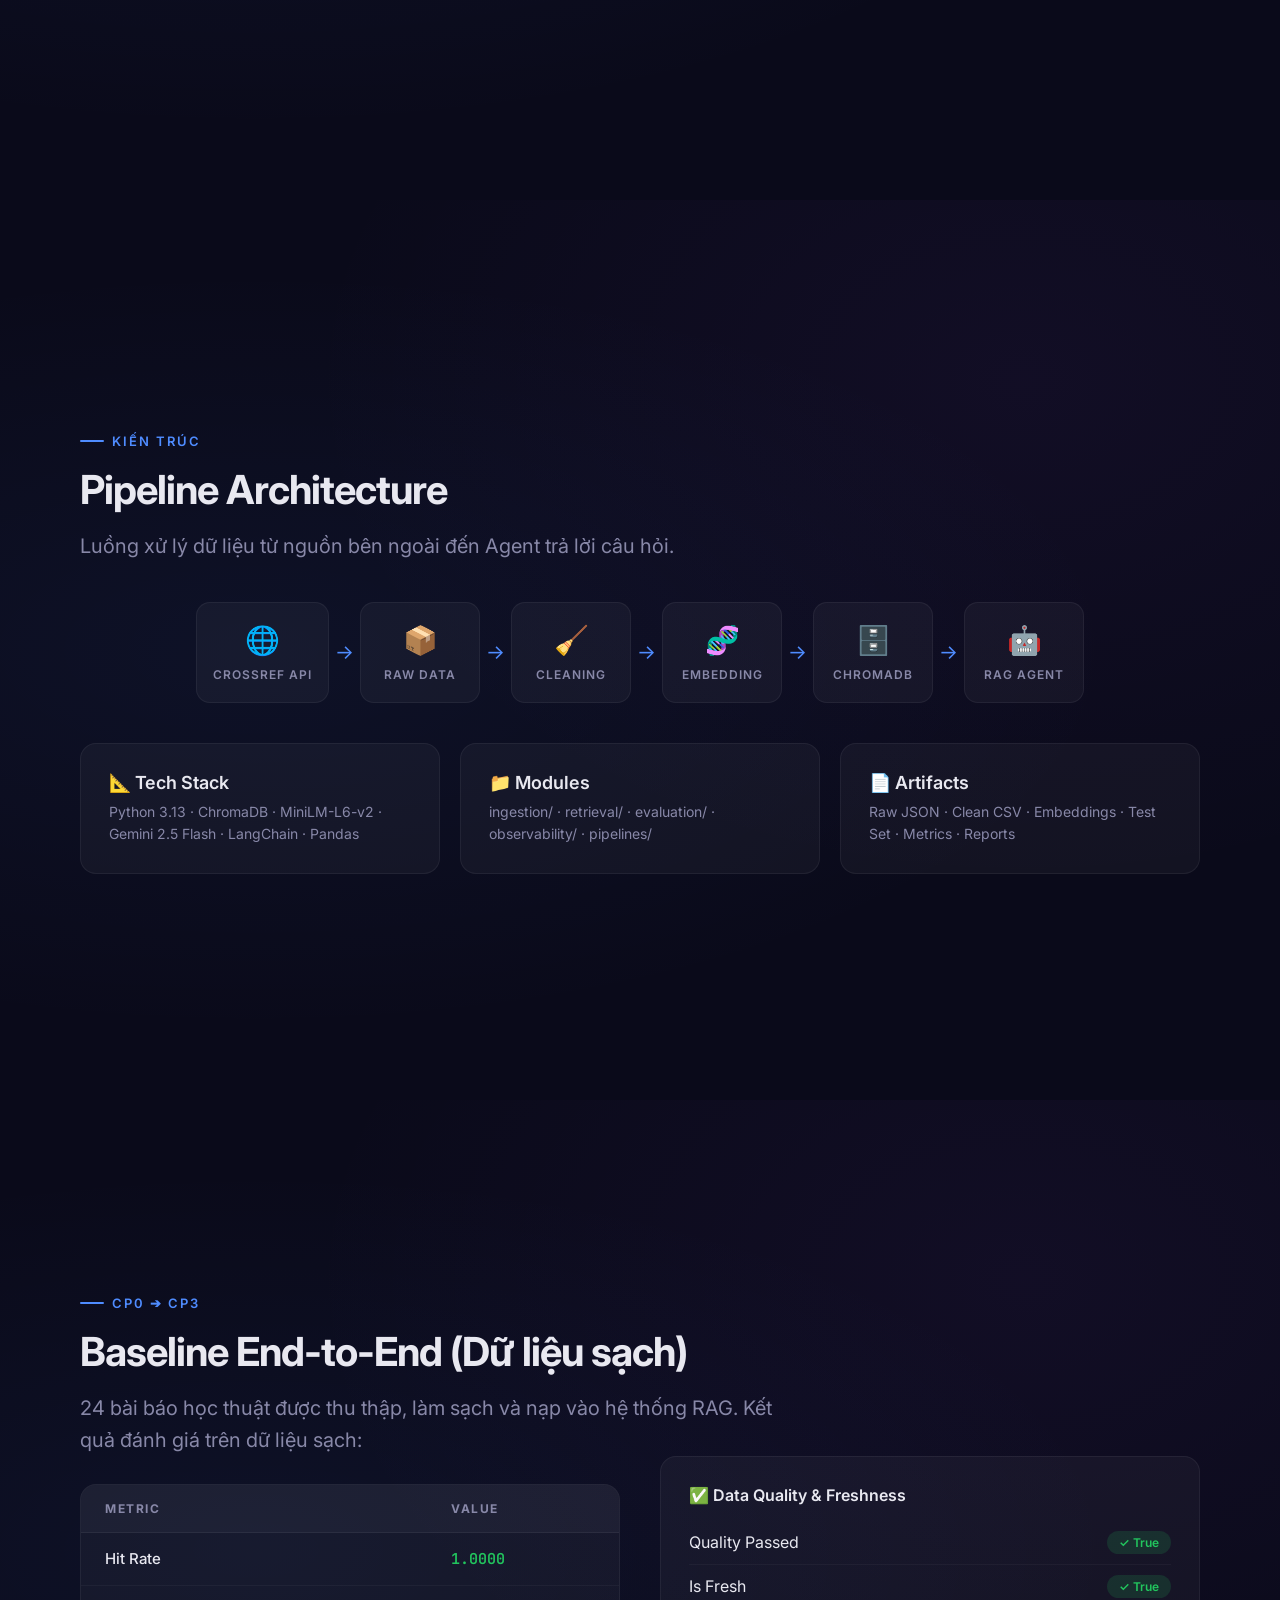
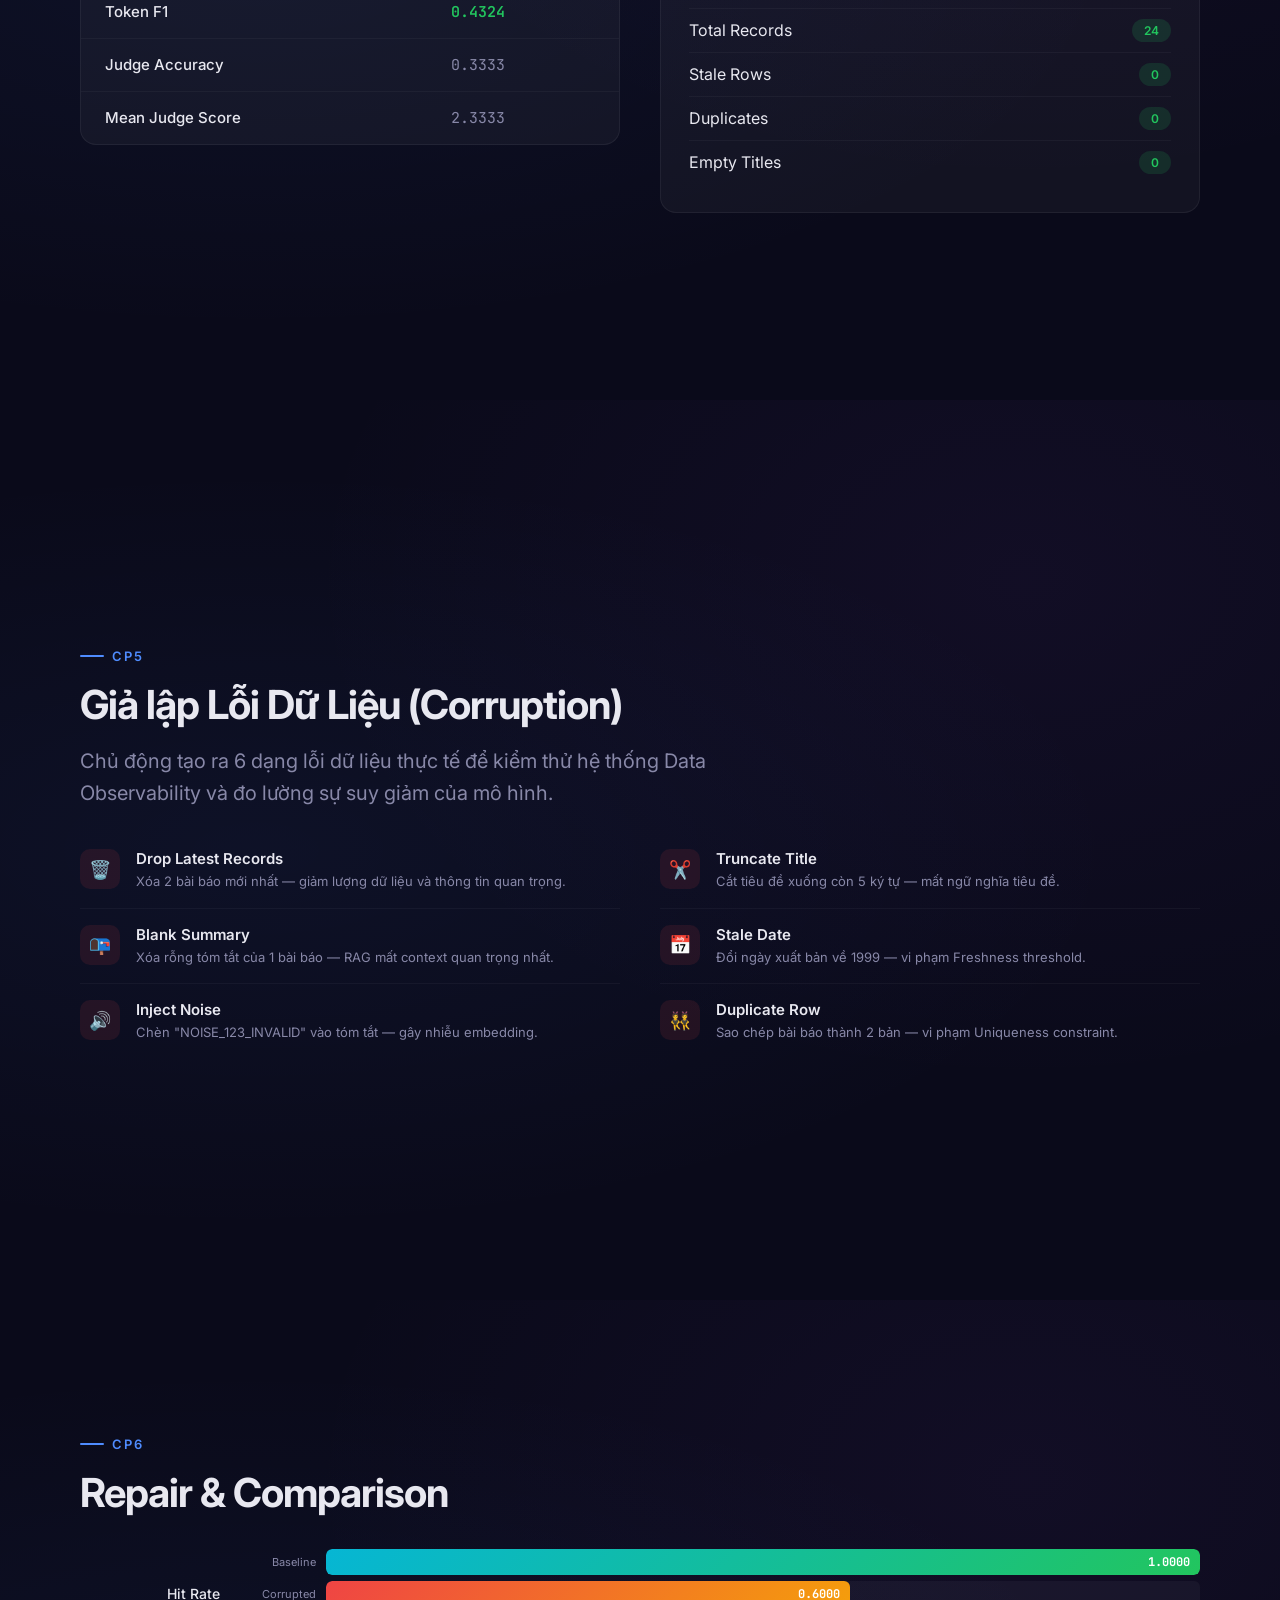
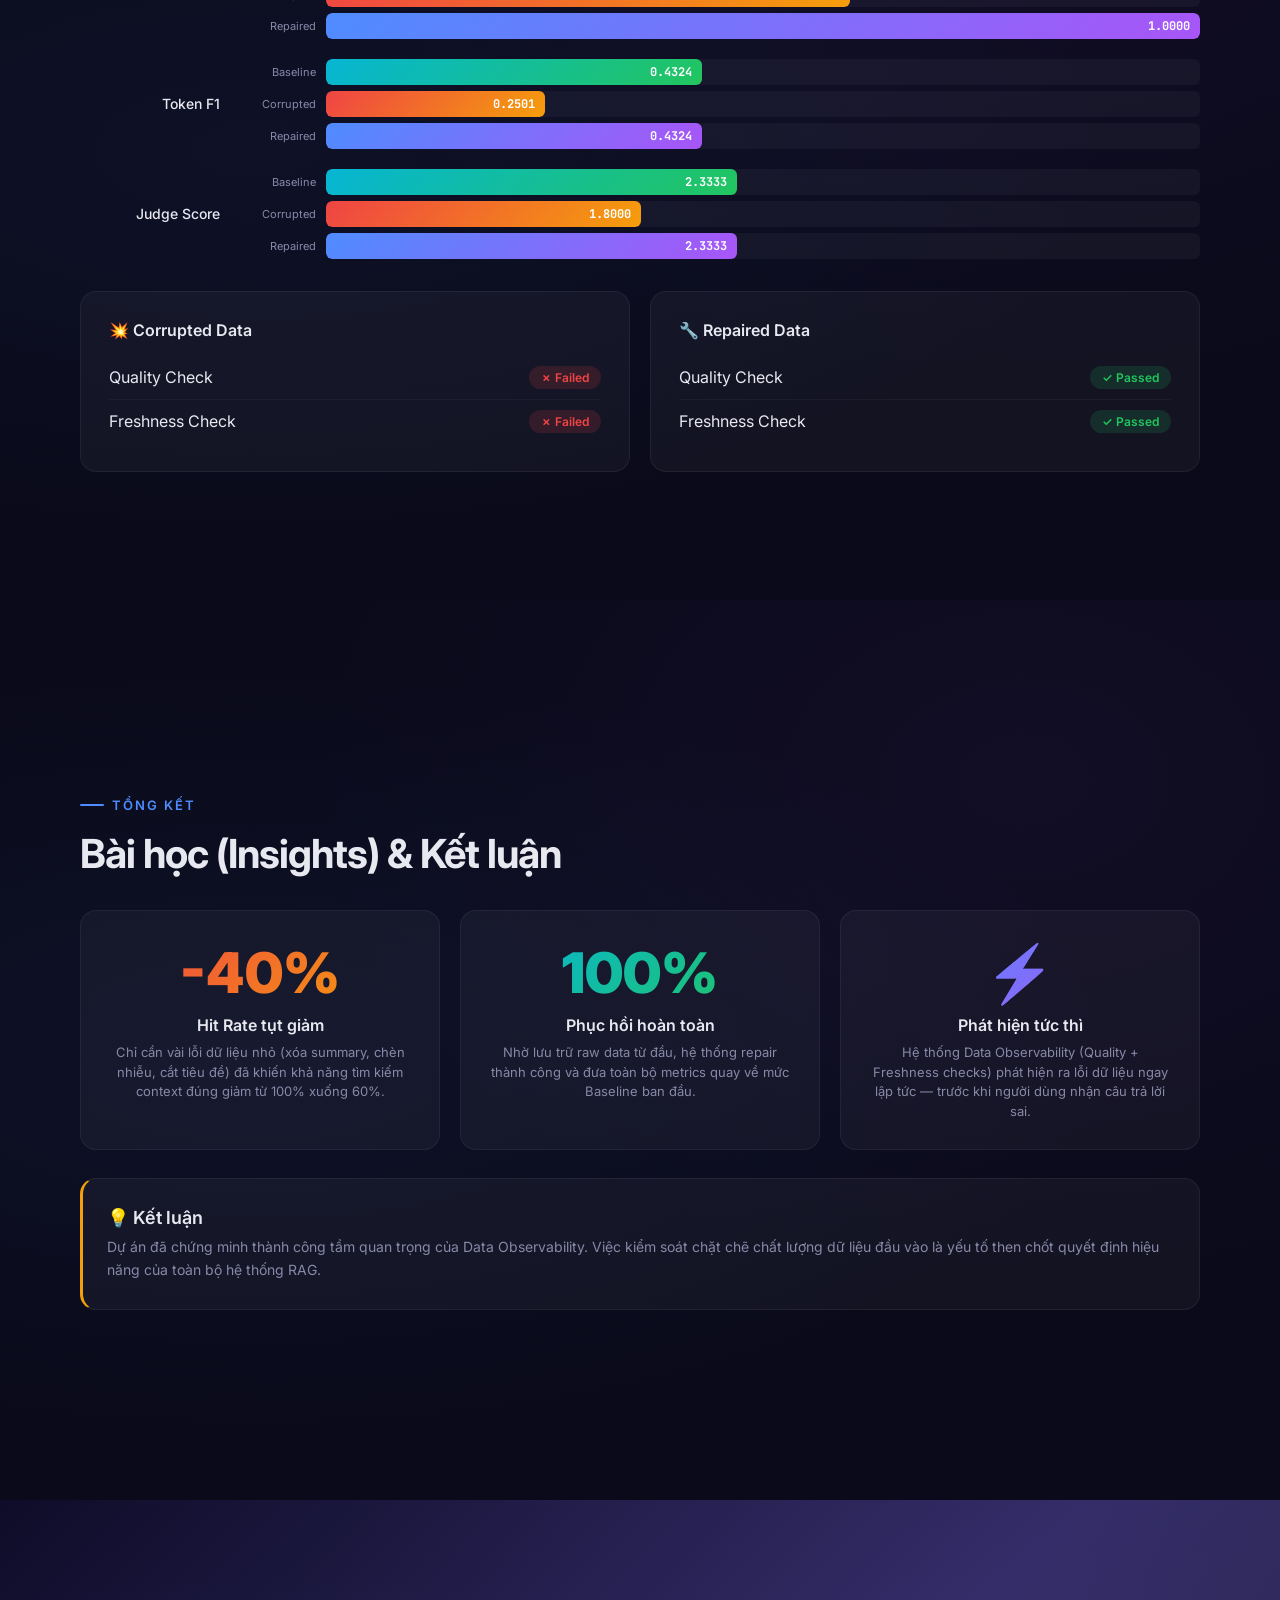
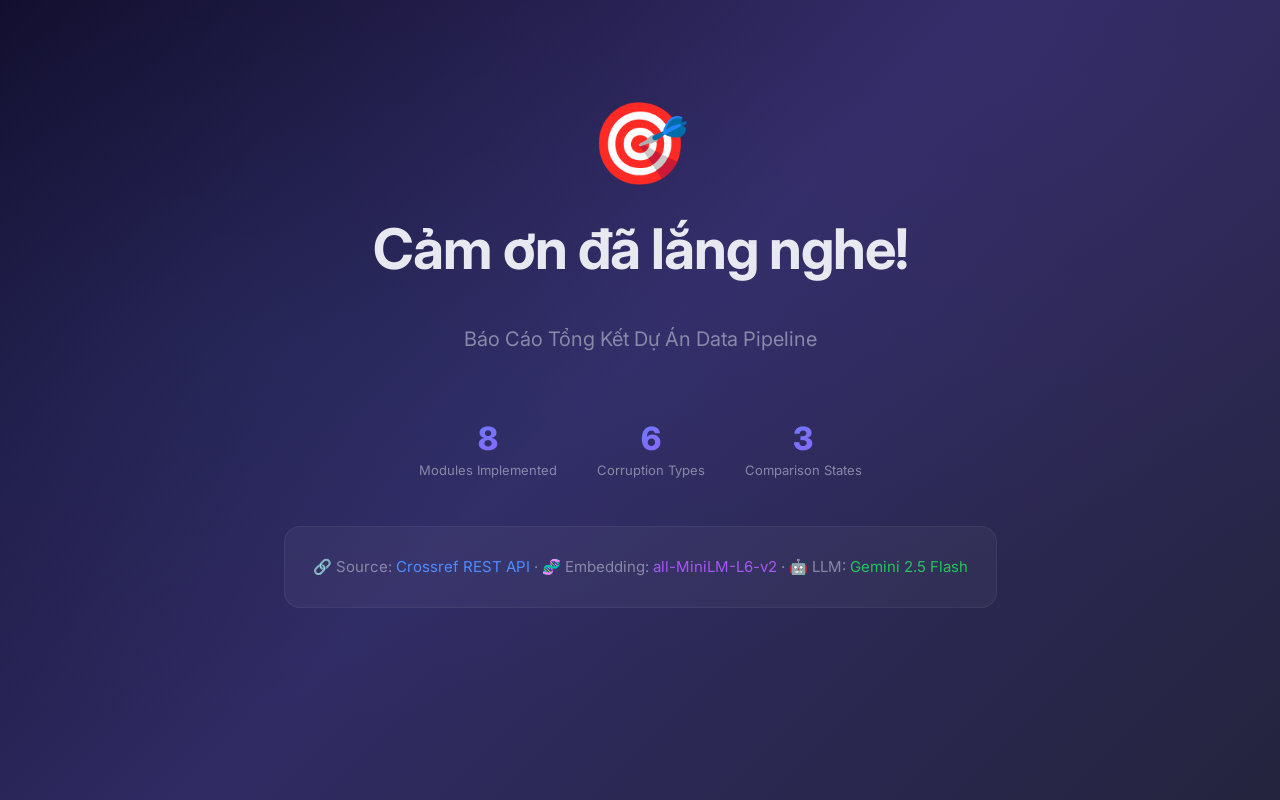
==== commit 787e08e2: "3rd commit" ====
--- a/presentation.html
+++ b/presentation.html
@@ -700,8 +700,8 @@
 <!-- ====== SLIDE 4: BASELINE RESULTS ====== -->
 <section class="slide" id="slide-4">
     <div class="slide-content">
-        <div class="section-label fade-up">Pha 1</div>
-        <h2 class="fade-up delay-1">Xây dựng Baseline (Dữ liệu sạch)</h2>
+        <div class="section-label fade-up">CP0 ➔ CP3</div>
+        <h2 class="fade-up delay-1">Baseline End-to-End (Dữ liệu sạch)</h2>
         <p class="slide-subtitle fade-up delay-2">24 bài báo học thuật được thu thập, làm sạch và nạp vào hệ thống RAG. Kết quả đánh giá trên dữ liệu sạch:</p>
         <div class="two-col fade-up delay-3">
             <div>
@@ -729,6 +729,10 @@
                         <span class="badge badge-pass">✓ True</span>
                     </div>
                     <div class="status-item">
+                        <span>Total Records</span>
+                        <span class="badge badge-pass">24</span>
+                    </div>
+                    <div class="status-item">
                         <span>Stale Rows</span>
                         <span class="badge badge-pass">0</span>
                     </div>
@@ -749,8 +753,8 @@
 <!-- ====== SLIDE 5: CORRUPTION ====== -->
 <section class="slide" id="slide-5">
     <div class="slide-content">
-        <div class="section-label fade-up">Pha 2</div>
-        <h2 class="fade-up delay-1">Giả lập <span class="gradient-text">Lỗi Dữ Liệu</span></h2>
+        <div class="section-label fade-up">CP5</div>
+        <h2 class="fade-up delay-1">Giả lập <span class="gradient-text">Lỗi Dữ Liệu</span> (Corruption)</h2>
         <p class="slide-subtitle fade-up delay-2">Chủ động tạo ra 6 dạng lỗi dữ liệu thực tế để kiểm thử hệ thống Data Observability và đo lường sự suy giảm của mô hình.</p>
         <div class="two-col fade-up delay-3">
             <ul class="corruption-list">
@@ -806,8 +810,8 @@
 <!-- ====== SLIDE 6: COMPARISON CHART ====== -->
 <section class="slide" id="slide-6">
     <div class="slide-content">
-        <div class="section-label fade-up">Kết quả so sánh</div>
-        <h2 class="fade-up delay-1">Baseline vs Corrupted vs <span class="gradient-text">Repaired</span></h2>
+        <div class="section-label fade-up">CP6</div>
+        <h2 class="fade-up delay-1">Repair & <span class="gradient-text">Comparison</span></h2>
         
         <div class="chart-container fade-up delay-2">
             <div class="chart-row">
@@ -893,8 +897,8 @@
 <!-- ====== SLIDE 7: KEY INSIGHTS ====== -->
 <section class="slide" id="slide-7">
     <div class="slide-content">
-        <div class="section-label fade-up">Hiệu quả hệ thống</div>
-        <h2 class="fade-up delay-1">Đánh Giá Data Observability</h2>
+        <div class="section-label fade-up">Tổng kết</div>
+        <h2 class="fade-up delay-1">Bài học (Insights) & Kết luận</h2>
         <div class="insight-cards fade-up delay-2">
             <div class="insight-card">
                 <div class="insight-number" style="background: var(--gradient-3); -webkit-background-clip: text; -webkit-text-fill-color: transparent; background-clip: text;">-40%</div>
